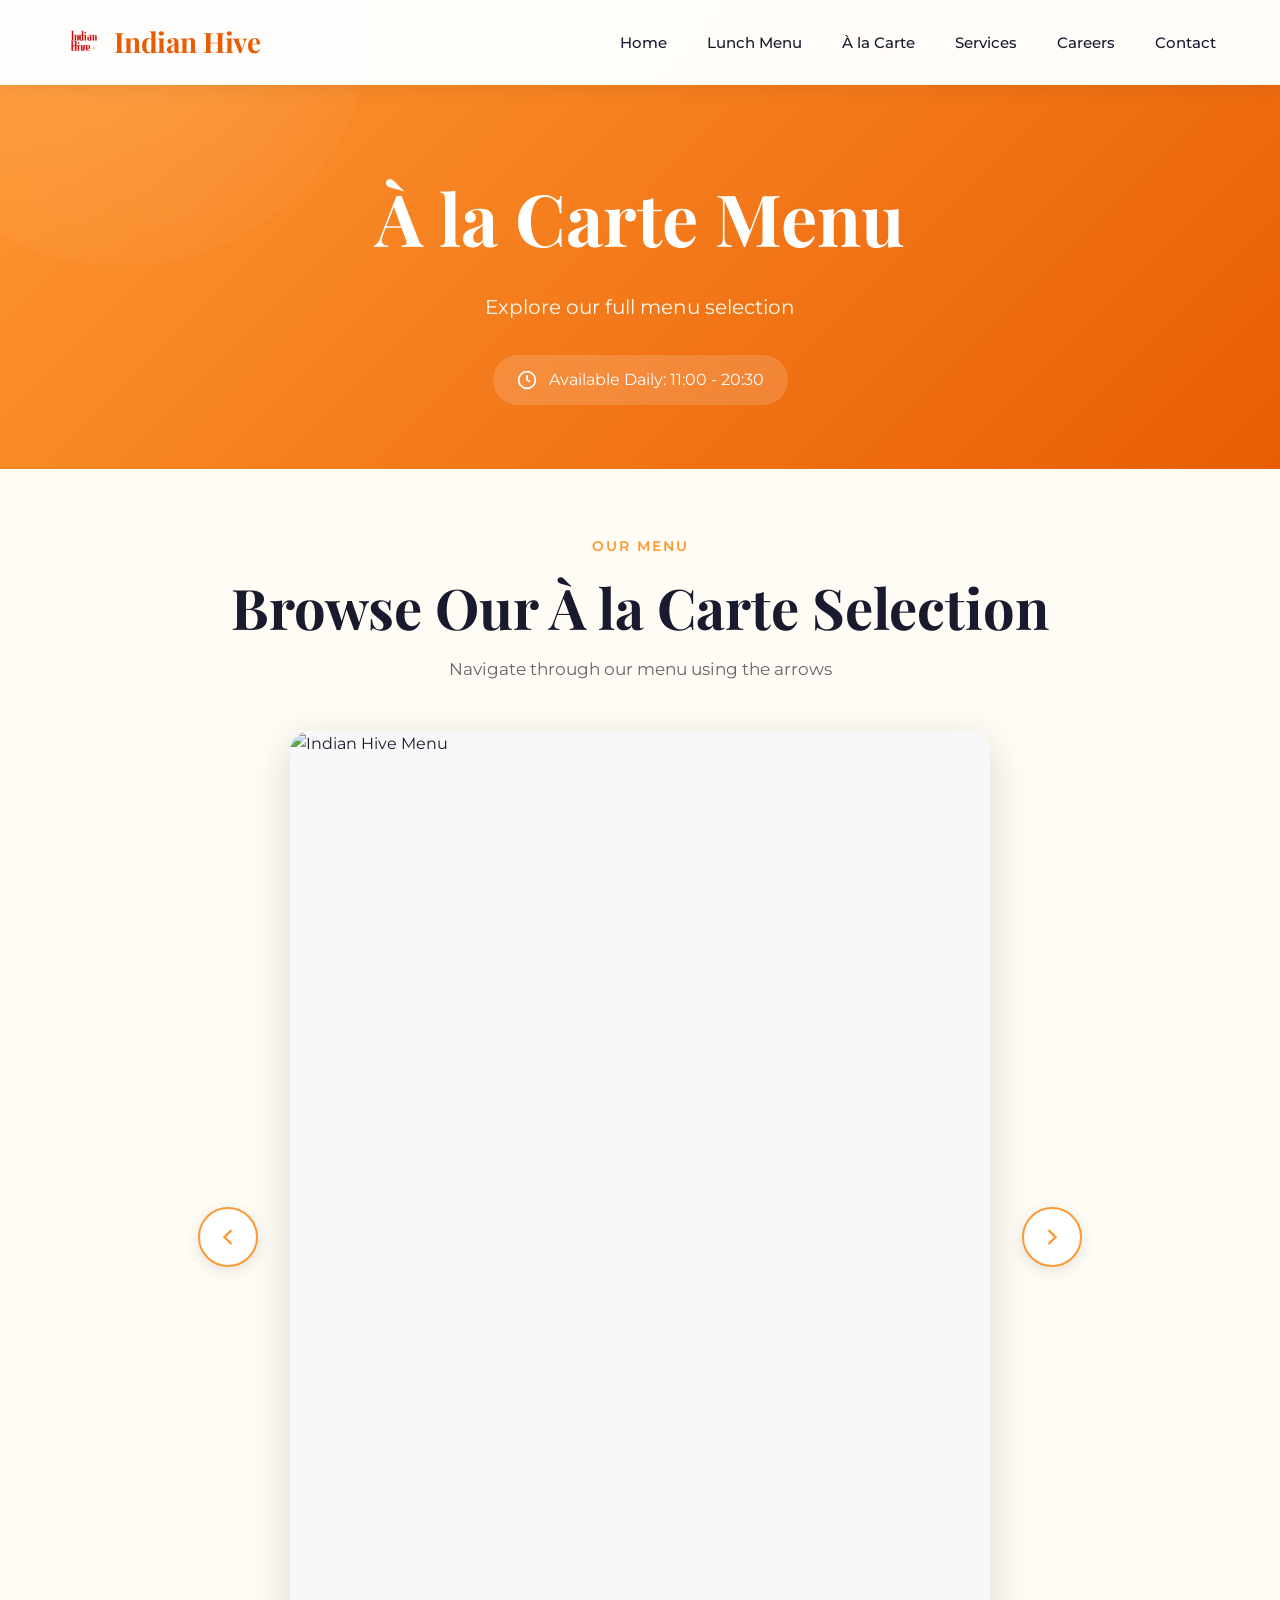
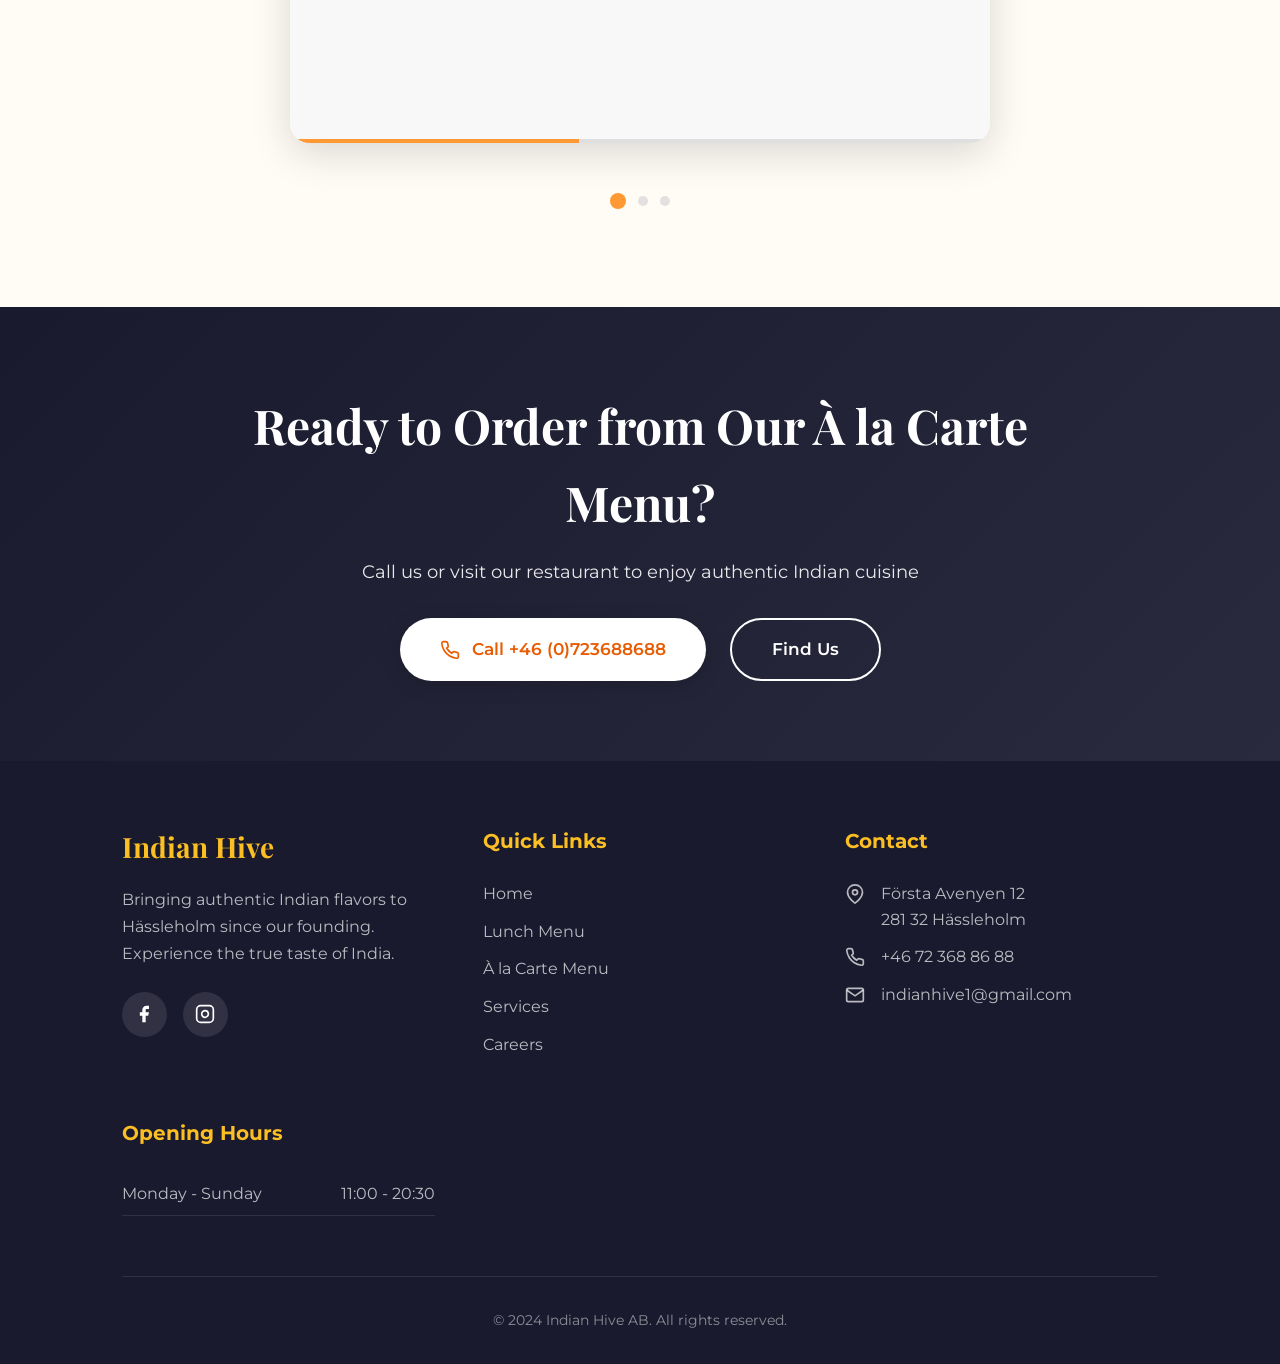
==== src/main/resources/static/alacarte.html @ 39644e0c "Website mvp" ====
<!DOCTYPE html><html lang="en"><head>    <meta charset="UTF-8">    <meta name="viewport" content="width=device-width, initial-scale=1.0">    <title>À la Carte Menu - Indian Hive | Hässleholm</title>    <link rel="preconnect" href="https://fonts.googleapis.com">    <link rel="preconnect" href="https://fonts.gstatic.com" crossorigin>    <link href="https://fonts.googleapis.com/css2?family=Playfair+Display:ital,wght@0,400;0,700;1,400&family=Montserrat:wght@300;400;500;600;700&display=swap" rel="stylesheet">    <link rel="stylesheet" href="css/alacarte.css">    <link rel="icon" type="image/png" href="/images/favicon.png"></head><body><!-- Navigation --><nav class="navbar">    <div class="nav-container">        <a href="index.html" class="logo">            <img src="images/logo.png" alt="Indian Hive Logo" class="logo-img">            <span class="logo-text">Indian Hive</span>        </a>        <ul class="nav-menu" id="navMenu">            <li><a href="index.html">Home</a></li>            <li><a href="lunchMenu.html">Lunch Menu</a></li>            <li><a href="alacarte.html" class="active">À la Carte</a></li>            <li><a href="services.html">Services</a></li>            <li><a href="careers.html">Careers</a></li>            <li><a href="contact.html">Contact</a></li>        </ul>        <div class="hamburger" id="hamburger">            <span></span>            <span></span>            <span></span>        </div>    </div></nav><!-- Page Header --><section class="page-header">    <div class="container">        <h1>À la Carte Menu</h1>        <p class="page-subtitle">Explore our full menu selection</p>        <div class="page-info">            <div class="info-badge">                <svg viewBox="0 0 24 24" fill="none" stroke="currentColor" stroke-width="2">                    <circle cx="12" cy="12" r="10"/>                    <polyline points="12 6 12 12 16 14"/>                </svg>                <span>Available Daily: 11:00 - 20:30</span>            </div>        </div>    </div></section><!-- Menu Gallery Section --><section class="menu-gallery-section">    <div class="container">        <div class="section-header center">            <span class="section-label">Our Menu</span>            <h2 class="section-title">Browse Our À la Carte Selection</h2>            <p class="gallery-description">Navigate through our menu using the arrows</p>        </div>        <!-- Image Gallery Slideshow -->        <div class="gallery-slideshow">            <button class="gallery-nav prev-btn" id="prevBtn" aria-label="Previous menu">                <svg viewBox="0 0 24 24" fill="none" stroke="currentColor" stroke-width="2">                    <polyline points="15 18 9 12 15 6"/>                </svg>            </button>            <div class="gallery-container">                <div class="gallery-slides">                    <!-- Slide 1 -->                    <div class="gallery-slide active">                        <img src="/images/image-1.png" alt="Indian Hive Menu" loading="lazy">                    </div>                    <!-- Slide 2 -->                    <div class="gallery-slide">                        <img src="/images/image-2.png" alt="Indian Hive Menu" loading="lazy">                    </div>                    <!-- Slide 3 -->                    <div class="gallery-slide">                        <img src="/images/image-3.png" alt="Indian Hive Menu" loading="lazy">                    </div>                    <!-- Slide 4 -->                    <div class="gallery-slide">                        <img src="/images/image-4.png" alt="Indian Hive Menu" loading="lazy">                    </div>                    <!-- Slide 5 -->                    <div class="gallery-slide">                        <img src="/images/image-5.png" alt="Indian Hive Menu" loading="lazy">                    </div>                    <!-- Slide 6 -->                    <div class="gallery-slide">                        <img src="/images/image-6.png" alt="Indian Hive Menu" loading="lazy">                    </div>                    <!-- Slide 7 -->                    <div class="gallery-slide">                        <img src="/images/image-7.png" alt="Indian Hive Menu" loading="lazy">                    </div>                    <!-- Slide 8 -->                    <div class="gallery-slide">                        <img src="/images/image-8.png" alt="Indian Hive Menu" loading="lazy">                    </div>                    <!-- Slide 9 -->                    <div class="gallery-slide">                        <img src="/images/image-9.png" alt="Indian Hive Menu" loading="lazy">                    </div>                </div>                <!-- Progress Bar -->                <div class="progress-bar">                    <div class="progress-fill" id="progressFill"></div>                </div>            </div>            <button class="gallery-nav next-btn" id="nextBtn" aria-label="Next menu">                <svg viewBox="0 0 24 24" fill="none" stroke="currentColor" stroke-width="2">                    <polyline points="9 18 15 12 9 6"/>                </svg>            </button>        </div>        <!-- Dot Navigation (only 3 visible) -->        <div class="dot-navigation" id="dotNavigation">            <!-- Dots will be generated by JavaScript -->        </div>    </div></section><!-- Order CTA Section --><section class="order-section">    <div class="container">        <div class="order-content">            <h2>Ready to Order from Our À la Carte Menu?</h2>            <p>Call us or visit our restaurant to enjoy authentic Indian cuisine</p>            <div class="order-buttons">                <a href="tel:+46723688688" class="btn btn-primary">                    <svg viewBox="0 0 24 24" fill="none" stroke="currentColor" stroke-width="2">                        <path d="M22 16.92v3a2 2 0 0 1-2.18 2 19.79 19.79 0 0 1-8.63-3.07 19.5 19.5 0 0 1-6-6 19.79 19.79 0 0 1-3.07-8.67A2 2 0 0 1 4.11 2h3a2 2 0 0 1 2 1.72 12.84 12.84 0 0 0 .7 2.81 2 2 0 0 1-.45 2.11L8.09 9.91a16 16 0 0 0 6 6l1.27-1.27a2 2 0 0 1 2.11-.45 12.84 12.84 0 0 0 2.81.7A2 2 0 0 1 22 16.92z"/>                    </svg>                    Call +46 (0)723688688                </a>                <a href="contact.html" class="btn btn-secondary">Find Us</a>            </div>        </div>    </div></section><!-- Footer --><footer class="footer">    <div class="container">        <div class="footer-grid">            <div class="footer-col">                <h3>Indian Hive</h3>                <p>Bringing authentic Indian flavors to Hässleholm since our founding. Experience the true taste of India.</p>                <div class="social-links">                    <a href="https://www.facebook.com/profile.php?id=61578986245478" aria-label="Facebook">                        <svg viewBox="0 0 24 24" fill="currentColor"><path d="M18 2h-3a5 5 0 0 0-5 5v3H7v4h3v8h4v-8h3l1-4h-4V7a1 1 0 0 1 1-1h3z"/></svg>                    </a>                    <a href="https://www.instagram.com/indianhiveab" target="_blank" rel="noopener" aria-label="Instagram">                        <svg viewBox="0 0 24 24" fill="none" stroke="currentColor" stroke-width="2">                            <rect x="2" y="2" width="20" height="20" rx="5" ry="5"/>                            <path d="M16 11.37A4 4 0 1 1 12.63 8 4 4 0 0 1 16 11.37z"/>                            <line x1="17.5" y1="6.5" x2="17.51" y2="6.5"/>                        </svg>                    </a>                </div>            </div>            <div class="footer-col">                <h4>Quick Links</h4>                <ul>                    <li><a href="index.html">Home</a></li>                    <li><a href="lunchMenu.html">Lunch Menu</a></li>                    <li><a href="alacarte.html">À la Carte Menu</a></li>                    <li><a href="services.html">Services</a></li>                    <li><a href="careers.html">Careers</a></li>                </ul>            </div>            <div class="footer-col">                <h4>Contact</h4>                <ul class="contact-info">                    <li>                        <svg viewBox="0 0 24 24" fill="none" stroke="currentColor" stroke-width="2">                            <path d="M21 10c0 7-9 13-9 13s-9-6-9-13a9 9 0 0 1 18 0z"/>                            <circle cx="12" cy="10" r="3"/>                        </svg>                        Första Avenyen 12<br>281 32 Hässleholm                    </li>                    <li>                        <svg viewBox="0 0 24 24" fill="none" stroke="currentColor" stroke-width="2">                            <path d="M22 16.92v3a2 2 0 0 1-2.18 2 19.79 19.79 0 0 1-8.63-3.07 19.5 19.5 0 0 1-6-6 19.79 19.79 0 0 1-3.07-8.67A2 2 0 0 1 4.11 2h3a2 2 0 0 1 2 1.72 12.84 12.84 0 0 0 .7 2.81 2 2 0 0 1-.45 2.11L8.09 9.91a16 16 0 0 0 6 6l1.27-1.27a2 2 0 0 1 2.11-.45 12.84 12.84 0 0 0 2.81.7A2 2 0 0 1 22 16.92z"/>                        </svg>                        +46 72 368 86 88                    </li>                    <li>                        <svg viewBox="0 0 24 24" fill="none" stroke="currentColor" stroke-width="2">                            <path d="M4 4h16c1.1 0 2 .9 2 2v12c0 1.1-.9 2-2 2H4c-1.1 0-2-.9-2-2V6c0-1.1.9-2 2-2z"/>                            <polyline points="22,6 12,13 2,6"/>                        </svg>                        indianhive1@gmail.com                    </li>                </ul>            </div>            <div class="footer-col">                <h4>Opening Hours</h4>                <ul class="hours">                    <li>                        <span>Monday - Sunday</span>                        <span>11:00 - 20:30</span>                    </li>                </ul>            </div>        </div>        <div class="footer-bottom">            <p>&copy; 2024 Indian Hive AB. All rights reserved.</p>        </div>    </div></footer><script src="js/homePageJs.js"></script><script src="js/gallery.js"></script></body></html>
---- src/main/resources/static/css/alacarte.css ----
/* ================================   Indian Hive - Main Stylesheet   ================================ *//* === CSS Variables === */:root {    /* Colors */    --saffron: #FF9933;    --deep-orange: #E85D04;    --turmeric: #FBBF24;    --cardamom: #34D399;    --midnight: #1A1A2E;    --cream: #FFF8F0;    --terracotta: #D84315;    --warm-white: #FFFBF5;    --gold: #D4AF37;    /* Typography */    --font-display: 'Playfair Display', serif;    --font-body: 'Montserrat', sans-serif;    /* Spacing */    --section-padding: 6rem 5%;    --container-max: 1400px;    /* Transitions */    --transition-smooth: all 0.3s cubic-bezier(0.4, 0, 0.2, 1);    --transition-bounce: all 0.4s cubic-bezier(0.68, -0.55, 0.265, 1.55);}/* === Reset & Base === */* {    margin: 0;    padding: 0;    box-sizing: border-box;}html {    scroll-behavior: smooth;}body {    font-family: var(--font-body);    background: var(--warm-white);    color: var(--midnight);    line-height: 1.6;    overflow-x: hidden;}img {    max-width: 100%;    display: block;}a {    text-decoration: none;    color: inherit;}/* === Utility Classes === */.container {    max-width: var(--container-max);    margin: 0 auto;    padding: 0 5%;}.section-header {    margin-bottom: 3rem;}.section-header.center {    text-align: center;}.section-label {    display: inline-block;    font-size: 0.875rem;    font-weight: 600;    text-transform: uppercase;    letter-spacing: 2px;    color: var(--saffron);    margin-bottom: 1rem;}.section-title {    font-family: var(--font-display);    font-size: clamp(2rem, 5vw, 3.5rem);    font-weight: 700;    line-height: 1.2;    color: var(--midnight);}/* === Navigation === */.navbar {    position: fixed;    top: 0;    width: 100%;    background: rgba(255, 255, 255, 0.98);    backdrop-filter: blur(10px);    box-shadow: 0 2px 20px rgba(0, 0, 0, 0.08);    z-index: 1000;    transition: var(--transition-smooth);}.nav-container {    max-width: var(--container-max);    margin: 0 auto;    padding: 1.25rem 5%;    display: flex;    justify-content: space-between;    align-items: center;}.logo-text {    font-family: var(--font-display);    font-size: 1.75rem;    font-weight: 700;    color: var(--deep-orange);    letter-spacing: -0.5px;}.logo {    display: flex;    align-items: center;    gap: 0.6rem;}/* Logo image — adjust height to taste (40px sits neatly in the navbar) */.logo-img {    height: 40px;    width: auto;    display: block;    object-fit: contain;}.nav-menu {    display: flex;    gap: 2.5rem;    list-style: none;    align-items: center;}.nav-menu a {    font-size: 0.95rem;    font-weight: 500;    color: var(--midnight);    position: relative;    transition: var(--transition-smooth);}.nav-menu a::after {    content: '';    position: absolute;    bottom: -5px;    left: 0;    width: 0;    height: 2px;    background: var(--saffron);    transition: width 0.3s ease;}.nav-menu a:hover,.nav-menu a.active {    color: var(--deep-orange);}.nav-menu a:hover::after,.nav-menu a.active::after {    width: 100%;}.hamburger {    display: none;    flex-direction: column;    gap: 5px;    cursor: pointer;}.hamburger span {    width: 28px;    height: 3px;    background: var(--midnight);    transition: var(--transition-smooth);    border-radius: 2px;}/* === Hero Section === */.hero {    min-height: 100vh;    display: flex;    align-items: center;    justify-content: center;    position: relative;    background: linear-gradient(135deg, #FF9933 0%, #E85D04 100%);    padding: 8rem 5%;    overflow: hidden;}.hero::before {    content: '';    position: absolute;    top: 0;    left: 0;    right: 0;    bottom: 0;    background-image:            radial-gradient(circle at 20% 50%, rgba(255, 255, 255, 0.15) 0%, transparent 50%),            radial-gradient(circle at 80% 80%, rgba(255, 255, 255, 0.1) 0%, transparent 50%);    animation: float 15s ease-in-out infinite;}@keyframes float {    0%, 100% { transform: translate(0, 0); }    50% { transform: translate(30px, 20px); }}.hero-content {    max-width: 900px;    text-align: center;    position: relative;    z-index: 1;    animation: fadeInUp 1s ease-out;}@keyframes fadeInUp {    from {        opacity: 0;        transform: translateY(40px);    }    to {        opacity: 1;        transform: translateY(0);    }}.hero-title {    font-family: var(--font-display);    font-size: clamp(2.5rem, 7vw, 5rem);    font-weight: 700;    font-style: italic;    color: white;    line-height: 1.1;    margin-bottom: 1.5rem;    text-shadow: 0 4px 20px rgba(0, 0, 0, 0.2);}.hero-subtitle {    font-size: clamp(1.1rem, 2.5vw, 1.5rem);    color: rgba(255, 255, 255, 0.95);    font-weight: 300;    margin-bottom: 2.5rem;}.hero-info {    display: flex;    justify-content: center;    gap: 2rem;    margin-bottom: 3rem;    flex-wrap: wrap;}.info-card {    display: flex;    align-items: center;    gap: 0.75rem;    padding: 1rem 1.5rem;    background: rgba(255, 255, 255, 0.15);    backdrop-filter: blur(10px);    border-radius: 50px;    color: white;    font-size: 1rem;}.info-icon {    width: 24px;    height: 24px;}.hero-cta {    display: flex;    gap: 1.5rem;    justify-content: center;    flex-wrap: wrap;}.btn {    padding: 1rem 2.5rem;    border-radius: 50px;    font-weight: 600;    font-size: 1.05rem;    transition: var(--transition-smooth);    cursor: pointer;    border: none;    display: inline-block;}.btn-primary {    background: white;    color: var(--deep-orange);    box-shadow: 0 4px 20px rgba(0, 0, 0, 0.15);}.btn-primary:hover {    transform: translateY(-3px);    box-shadow: 0 8px 30px rgba(0, 0, 0, 0.25);}.btn-secondary {    background: transparent;    color: white;    border: 2px solid white;}.btn-secondary:hover {    background: white;    color: var(--deep-orange);}.btn-accent {    background: var(--saffron);    color: white;}.btn-accent:hover {    background: var(--deep-orange);    transform: translateY(-2px);}.btn-light {    background: white;    color: var(--midnight);}.btn-light:hover {    background: var(--warm-white);    transform: translateY(-2px);}.scroll-indicator {    position: absolute;    bottom: 3rem;    left: 50%;    transform: translateX(-50%);    display: flex;    flex-direction: column;    align-items: center;    gap: 0.5rem;    color: white;    font-size: 0.85rem;    opacity: 0.8;    animation: bounce 2s infinite;}.scroll-indicator svg {    width: 24px;    height: 24px;}@keyframes bounce {    0%, 20%, 50%, 80%, 100% {        transform: translateX(-50%) translateY(0);    }    40% {        transform: translateX(-50%) translateY(-10px);    }    60% {        transform: translateX(-50%) translateY(-5px);    }}/* === Welcome Section === */.welcome {    padding: var(--section-padding);    background: var(--cream);}.welcome-grid {    display: grid;    grid-template-columns: 1fr 1fr;    gap: 4rem;    align-items: start;}.lead-text {    font-size: 1.25rem;    font-weight: 500;    color: var(--deep-orange);    margin-bottom: 1.5rem;    line-height: 1.7;}.welcome-content p {    margin-bottom: 1.5rem;    color: #555;    line-height: 1.8;}.welcome-content .btn {    margin-top: 1rem;}.welcome-features {    display: grid;    gap: 2rem;}.feature-card {    background: white;    padding: 2rem;    border-radius: 16px;    box-shadow: 0 4px 20px rgba(0, 0, 0, 0.08);    transition: var(--transition-smooth);}.feature-card:hover {    transform: translateY(-5px);    box-shadow: 0 8px 30px rgba(0, 0, 0, 0.12);}.feature-icon {    width: 60px;    height: 60px;    background: linear-gradient(135deg, var(--saffron), var(--deep-orange));    border-radius: 12px;    display: flex;    align-items: center;    justify-content: center;    margin-bottom: 1.5rem;}.feature-icon svg {    width: 30px;    height: 30px;    stroke: white;}.feature-card h3 {    font-family: var(--font-display);    font-size: 1.5rem;    margin-bottom: 0.75rem;    color: var(--midnight);}.feature-card p {    color: #666;    line-height: 1.7;}/* === Services Preview === */.services-preview {    padding: var(--section-padding);    background: var(--warm-white);}.services-grid {    display: grid;    grid-template-columns: repeat(auto-fit, minmax(320px, 1fr));    gap: 2.5rem;    margin-top: 3rem;}.service-card {    background: white;    border-radius: 20px;    overflow: hidden;    box-shadow: 0 4px 20px rgba(0, 0, 0, 0.1);    transition: var(--transition-smooth);}.service-card:hover {    transform: translateY(-10px);    box-shadow: 0 12px 40px rgba(0, 0, 0, 0.15);}.service-image {    height: 250px;    overflow: hidden;}.service-image img {    width: 100%;    height: 100%;    object-fit: cover;    transition: transform 0.6s ease;}.service-card:hover .service-image img {    transform: scale(1.1);}.service-content {    padding: 2rem;}.service-content h3 {    font-family: var(--font-display);    font-size: 1.5rem;    margin-bottom: 1rem;    color: var(--midnight);}.service-content p {    color: #666;    margin-bottom: 1.5rem;    line-height: 1.7;}.service-link {    color: var(--deep-orange);    font-weight: 600;    transition: var(--transition-smooth);}.service-link:hover {    color: var(--saffron);    padding-left: 5px;}/* === Offer Banner === */.offer-banner {    padding: 5rem 5%;    background: linear-gradient(135deg, var(--terracotta), var(--deep-orange));    text-align: center;    position: relative;    overflow: hidden;}.offer-banner::before {    content: '';    position: absolute;    top: -50%;    right: -20%;    width: 600px;    height: 600px;    background: radial-gradient(circle, rgba(255, 255, 255, 0.1), transparent);    border-radius: 50%;}.offer-content {    position: relative;    z-index: 1;    max-width: 700px;    margin: 0 auto;}.offer-badge {    display: inline-block;    padding: 0.5rem 1.5rem;    background: var(--turmeric);    color: var(--midnight);    font-weight: 700;    font-size: 0.875rem;    text-transform: uppercase;    letter-spacing: 1px;    border-radius: 50px;    margin-bottom: 1.5rem;}.offer-content h2 {    font-family: var(--font-display);    font-size: clamp(2rem, 5vw, 3rem);    color: white;    margin-bottom: 1rem;}.offer-content p {    font-size: 1.15rem;    color: rgba(255, 255, 255, 0.9);    margin-bottom: 2rem;}/* === Photo Gallery === */.gallery {    padding: var(--section-padding);    background: var(--warm-white);}.gallery-grid {    display: grid;    grid-template-columns: repeat(auto-fit, minmax(300px, 1fr));    gap: 1.5rem;    margin-top: 3rem;}.gallery-item {    position: relative;    height: 350px;    border-radius: 16px;    overflow: hidden;    cursor: pointer;    box-shadow: 0 4px 20px rgba(0, 0, 0, 0.1);}.gallery-item img {    width: 100%;    height: 100%;    object-fit: cover;    transition: transform 0.5s ease;}.gallery-overlay {    position: absolute;    inset: 0;    background: linear-gradient(to top, rgba(0, 0, 0, 0.8), transparent);    display: flex;    align-items: flex-end;    padding: 2rem;    opacity: 0;    transition: opacity 0.3s ease;}.gallery-overlay span {    color: white;    font-size: 1.25rem;    font-weight: 600;}.gallery-item:hover img {    transform: scale(1.1);}.gallery-item:hover .gallery-overlay {    opacity: 1;}/* === Footer === */.footer {    background: var(--midnight);    color: white;    padding: 4rem 5% 2rem;}.footer-grid {    display: grid;    grid-template-columns: repeat(auto-fit, minmax(250px, 1fr));    gap: 3rem;    margin-bottom: 3rem;}.footer-col h3 {    font-family: var(--font-display);    font-size: 1.75rem;    margin-bottom: 1rem;    color: var(--turmeric);}.footer-col h4 {    font-size: 1.25rem;    margin-bottom: 1.5rem;    color: var(--turmeric);}.footer-col p {    color: rgba(255, 255, 255, 0.7);    line-height: 1.7;    margin-bottom: 1.5rem;}.footer-col ul {    list-style: none;}.footer-col ul li {    margin-bottom: 0.75rem;}.footer-col ul li a {    color: rgba(255, 255, 255, 0.7);    transition: var(--transition-smooth);}.footer-col ul li a:hover {    color: var(--turmeric);    padding-left: 5px;}.social-links {    display: flex;    gap: 1rem;}.social-links a {    width: 45px;    height: 45px;    background: rgba(255, 255, 255, 0.1);    border-radius: 50%;    display: flex;    align-items: center;    justify-content: center;    transition: var(--transition-smooth);}.social-links a:hover {    background: var(--saffron);    transform: translateY(-5px);}.social-links svg {    width: 20px;    height: 20px;}.contact-info li {    display: flex;    align-items: flex-start;    gap: 1rem;    color: rgba(255, 255, 255, 0.7);    margin-bottom: 1rem;}.contact-info svg {    width: 20px;    height: 20px;    flex-shrink: 0;    margin-top: 3px;}.hours li {    display: flex;    justify-content: space-between;    color: rgba(255, 255, 255, 0.7);    padding: 0.5rem 0;    border-bottom: 1px solid rgba(255, 255, 255, 0.1);}.footer-bottom {    text-align: center;    padding-top: 2rem;    border-top: 1px solid rgba(255, 255, 255, 0.1);}.footer-bottom p {    color: rgba(255, 255, 255, 0.5);    font-size: 0.9rem;}/* === Page Header === */.page-header {    padding: 10rem 5% 4rem;    background: linear-gradient(135deg, #FF9933 0%, #E85D04 100%);    text-align: center;    color: white;    position: relative;    overflow: hidden;}.page-header::before {    content: '';    position: absolute;    top: -50%;    left: -10%;    width: 500px;    height: 500px;    background: radial-gradient(circle, rgba(255, 255, 255, 0.1), transparent);    border-radius: 50%;}.page-header h1 {    font-family: var(--font-display);    font-size: clamp(2.5rem, 6vw, 4.5rem);    font-weight: 700;    margin-bottom: 1rem;    position: relative;    z-index: 1;}.page-subtitle {    font-size: 1.25rem;    opacity: 0.95;    margin-bottom: 2rem;}.page-info {    display: flex;    justify-content: center;    gap: 2rem;    flex-wrap: wrap;}.info-badge {    display: flex;    align-items: center;    gap: 0.75rem;    padding: 0.75rem 1.5rem;    background: rgba(255, 255, 255, 0.15);    backdrop-filter: blur(10px);    border-radius: 50px;    font-size: 1rem;}.info-badge svg {    width: 20px;    height: 20px;}/* === Lunch Menu Styles === */.lunch-menu {    padding: 4rem 5% 6rem;    background: var(--warm-white);}.pricing-card {    background: linear-gradient(135deg, var(--saffron), var(--deep-orange));    border-radius: 16px;    padding: 2rem;    margin-bottom: 3rem;    color: white;}.pricing-content {    display: flex;    justify-content: space-between;    align-items: center;    gap: 2rem;    flex-wrap: wrap;}.price-info {    display: flex;    gap: 2rem;}.price-item {    display: flex;    flex-direction: column;    align-items: center;}.price-label {    font-size: 0.875rem;    font-weight: 600;    text-transform: uppercase;    letter-spacing: 1px;    opacity: 0.9;}.price-value {    font-size: 2.5rem;    font-weight: 700;    font-family: var(--font-display);}.includes-info {    font-size: 1rem;    opacity: 0.95;}/* Day Tabs */.day-tabs {    display: flex;    gap: 1rem;    margin-bottom: 2rem;    overflow-x: auto;    padding-bottom: 0.5rem;}.day-tab {    flex: 1;    min-width: 150px;    padding: 1.25rem 1.5rem;    background: white;    border: 2px solid #e0e0e0;    border-radius: 12px;    cursor: pointer;    transition: var(--transition-smooth);    display: flex;    flex-direction: column;    align-items: center;    gap: 0.25rem;}.day-tab:hover {    border-color: var(--saffron);    transform: translateY(-3px);    box-shadow: 0 4px 15px rgba(0, 0, 0, 0.1);}.day-tab.active {    background: var(--saffron);    border-color: var(--saffron);    color: white;}.day-tab.special-tab.active {    background: var(--deep-orange);    border-color: var(--deep-orange);}.day-name {    font-weight: 700;    font-size: 1.1rem;}.day-swedish {    font-size: 0.85rem;    opacity: 0.8;}.day-tab.active .day-swedish {    opacity: 0.95;}/* Menu Content */.menu-content {    background: white;    border-radius: 16px;    padding: 2.5rem;    box-shadow: 0 4px 20px rgba(0, 0, 0, 0.08);    margin-bottom: 2rem;    min-height: 400px;}.day-menu {    display: none;    animation: fadeIn 0.4s ease;}.day-menu.active {    display: block;}@keyframes fadeIn {    from {        opacity: 0;        transform: translateY(10px);    }    to {        opacity: 1;        transform: translateY(0);    }}.menu-grid {    display: grid;    grid-template-columns: repeat(auto-fit, minmax(280px, 1fr));    gap: 1.5rem;}.menu-item {    padding: 1.5rem;    background: var(--cream);    border-radius: 12px;    transition: var(--transition-smooth);    border: 2px solid transparent;}.menu-item:hover {    background: var(--warm-white);    border-color: var(--saffron);    transform: translateY(-3px);}.menu-item.special {    background: linear-gradient(135deg, rgba(255, 153, 51, 0.15), rgba(232, 93, 4, 0.15));    border-color: var(--saffron);}.item-number {    display: inline-flex;    align-items: center;    justify-content: center;    width: 32px;    height: 32px;    background: var(--saffron);    color: white;    border-radius: 50%;    font-weight: 700;    font-size: 1rem;    margin-bottom: 1rem;}.menu-item.special .item-number {    background: var(--deep-orange);}.menu-item h3 {    font-family: var(--font-display);    font-size: 1.15rem;    color: var(--midnight);    margin-bottom: 0.5rem;    font-weight: 600;}.menu-item p {    color: #666;    line-height: 1.6;    font-size: 0.9rem;}/* Bottom Section */.bottom-section {    display: grid;    grid-template-columns: 1fr 2fr;    gap: 2rem;}.drinks-box,.order-box {    background: white;    padding: 2rem;    border-radius: 16px;    box-shadow: 0 4px 20px rgba(0, 0, 0, 0.08);}.drinks-box h3,.order-box h3 {    font-family: var(--font-display);    font-size: 1.5rem;    color: var(--deep-orange);    margin-bottom: 1rem;}.drink-items {    display: flex;    flex-direction: column;    gap: 0.75rem;}.drink-items span {    padding: 0.75rem 1rem;    background: var(--cream);    border-radius: 8px;    font-weight: 500;}.order-box {    display: flex;    flex-direction: column;    justify-content: center;    align-items: center;    text-align: center;    background: linear-gradient(135deg, var(--midnight), #2a2a3e);    color: white;}.order-box h3 {    color: var(--turmeric);    font-size: 2rem;    margin-bottom: 0.5rem;}.order-box .btn {    margin-top: 1rem;    display: flex;    align-items: center;    gap: 0.75rem;}.order-box .btn svg {    width: 20px;    height: 20px;}/* Remove old styles that are no longer needed */.pricing-header,.pricing-includes,.menu-sections,.menu-category,.category-header,.menu-items,.item-content,.drinks-section,.drinks-list,.drink-item,.order-cta,.cta-buttons {    /* These are now handled by the new compact styles above */}/* === Menu Gallery Section === */.menu-gallery-section {    padding: 4rem 5% 6rem;    background: var(--warm-white);}.gallery-description {    text-align: center;    color: #666;    font-size: 1.05rem;    margin-top: 1rem;}/* Gallery Slideshow Container */.gallery-slideshow {    display: flex;    align-items: center;    justify-content: center;    gap: 2rem;    margin: 3rem auto;    max-width: 1400px;    position: relative;}.gallery-container {    flex: 1;    max-width: 700px; /* Adjusted for portrait aspect ratio */    position: relative;    background: white;    border-radius: 20px;    box-shadow: 0 10px 40px rgba(0, 0, 0, 0.15);    overflow: hidden;}.gallery-slides {    position: relative;    width: 100%;    padding-bottom: 144.58%; /* 1654/1144 * 100 = 144.58% for aspect ratio */    overflow: hidden;}.gallery-slide {    position: absolute;    top: 0;    left: 0;    width: 100%;    height: 100%;    opacity: 0;    transition: opacity 0.6s ease-in-out;    pointer-events: none;}.gallery-slide.active {    opacity: 1;    pointer-events: auto;}.gallery-slide img {    width: 100%;    height: 100%;    object-fit: contain;    background: #f8f8f8;}/* Navigation Buttons */.gallery-nav {    width: 60px;    height: 60px;    background: white;    border: 2px solid var(--saffron);    border-radius: 50%;    display: flex;    align-items: center;    justify-content: center;    cursor: pointer;    transition: var(--transition-smooth);    flex-shrink: 0;    box-shadow: 0 4px 15px rgba(0, 0, 0, 0.1);}.gallery-nav:hover {    background: var(--saffron);    transform: scale(1.1);    box-shadow: 0 6px 20px rgba(0, 0, 0, 0.2);}.gallery-nav:hover svg {    stroke: white;}.gallery-nav svg {    width: 28px;    height: 28px;    stroke: var(--saffron);    transition: var(--transition-smooth);}.gallery-nav:active {    transform: scale(0.95);}/* Progress Bar */.progress-bar {    position: absolute;    bottom: 0;    left: 0;    right: 0;    height: 4px;    background: rgba(0, 0, 0, 0.1);}.progress-fill {    height: 100%;    background: var(--saffron);    width: 0%;    transition: width 0.05s linear;}/* Dot Navigation - Only 3 dots visible */.dot-navigation {    display: flex;    justify-content: center;    align-items: center;    gap: 0.75rem;    margin-top: 2rem;    min-height: 20px;}.nav-dot {    width: 12px;    height: 12px;    background: #d0d0d0;    border: none;    border-radius: 50%;    cursor: pointer;    transition: all 0.3s ease;    display: none; /* Hide all dots by default */    padding: 0;}.nav-dot.visible {    display: block; /* Show only visible dots */}.nav-dot.active {    background: var(--saffron);    width: 16px;    height: 16px;    transform: scale(1);}.nav-dot.prev-dot,.nav-dot.next-dot {    width: 10px;    height: 10px;    opacity: 0.6;}.nav-dot:hover {    background: var(--deep-orange);    transform: scale(1.2);}/* Order Section */.order-section {    padding: 5rem 5%;    background: linear-gradient(135deg, var(--midnight), #2a2a3e);    color: white;}.order-content {    max-width: 800px;    margin: 0 auto;    text-align: center;}.order-content h2 {    font-family: var(--font-display);    font-size: clamp(2rem, 5vw, 3rem);    margin-bottom: 1rem;}.order-content p {    font-size: 1.15rem;    opacity: 0.9;    margin-bottom: 2rem;}.order-buttons {    display: flex;    justify-content: center;    gap: 1.5rem;    flex-wrap: wrap;}.order-buttons .btn {    display: flex;    align-items: center;    gap: 0.75rem;}.order-buttons .btn svg {    width: 20px;    height: 20px;}/* Responsive Design for Gallery */@media (max-width: 968px) {    .gallery-slideshow {        flex-direction: column;        gap: 1.5rem;    }    .gallery-container {        max-width: 500px;    }    .gallery-nav {        width: 50px;        height: 50px;    }    .gallery-nav svg {        width: 24px;        height: 24px;    }    .prev-btn {        position: absolute;        left: 1rem;        top: 50%;        transform: translateY(-50%);        z-index: 20;    }    .next-btn {        position: absolute;        right: 1rem;        top: 50%;        transform: translateY(-50%);        z-index: 20;    }    .prev-btn:hover,    .next-btn:hover {        transform: translateY(-50%) scale(1.1);    }}@media (max-width: 640px) {    .gallery-container {        max-width: 100%;    }    .gallery-nav {        width: 45px;        height: 45px;    }    .gallery-nav svg {        width: 20px;        height: 20px;    }    .nav-dot {        width: 10px;        height: 10px;    }    .nav-dot.active {        width: 14px;        height: 14px;    }    .nav-dot.prev-dot,    .nav-dot.next-dot {        width: 8px;        height: 8px;    }    .order-buttons {        flex-direction: column;        width: 100%;    }    .order-buttons .btn {        width: 100%;        justify-content: center;    }}/* === Responsive Design === */@media (max-width: 968px) {    .nav-menu {        position: fixed;        top: 80px;        right: -100%;        width: 70%;        max-width: 350px;        height: calc(100vh - 80px);        background: white;        flex-direction: column;        padding: 2rem;        box-shadow: -5px 0 20px rgba(0, 0, 0, 0.1);        transition: right 0.3s ease;        align-items: flex-start;    }    .nav-menu.active {        right: 0;    }    .hamburger {        display: flex;    }    .hamburger.active span:nth-child(1) {        transform: rotate(45deg) translate(5px, 5px);    }    .hamburger.active span:nth-child(2) {        opacity: 0;    }    .hamburger.active span:nth-child(3) {        transform: rotate(-45deg) translate(7px, -7px);    }    .welcome-grid {        grid-template-columns: 1fr;        gap: 3rem;    }    .services-grid,    .gallery-grid {        grid-template-columns: 1fr;    }    .footer-grid {        grid-template-columns: 1fr;    }    .pricing-content {        flex-direction: column;        align-items: flex-start;    }    .day-tabs {        flex-direction: column;    }    .day-tab {        min-width: 100%;    }    .menu-grid {        grid-template-columns: 1fr;    }    .bottom-section {        grid-template-columns: 1fr;    }}@media (max-width: 640px) {    .hero-info {        flex-direction: column;        gap: 1rem;    }    .hero-cta {        flex-direction: column;    }    .btn {        width: 100%;        text-align: center;    }}
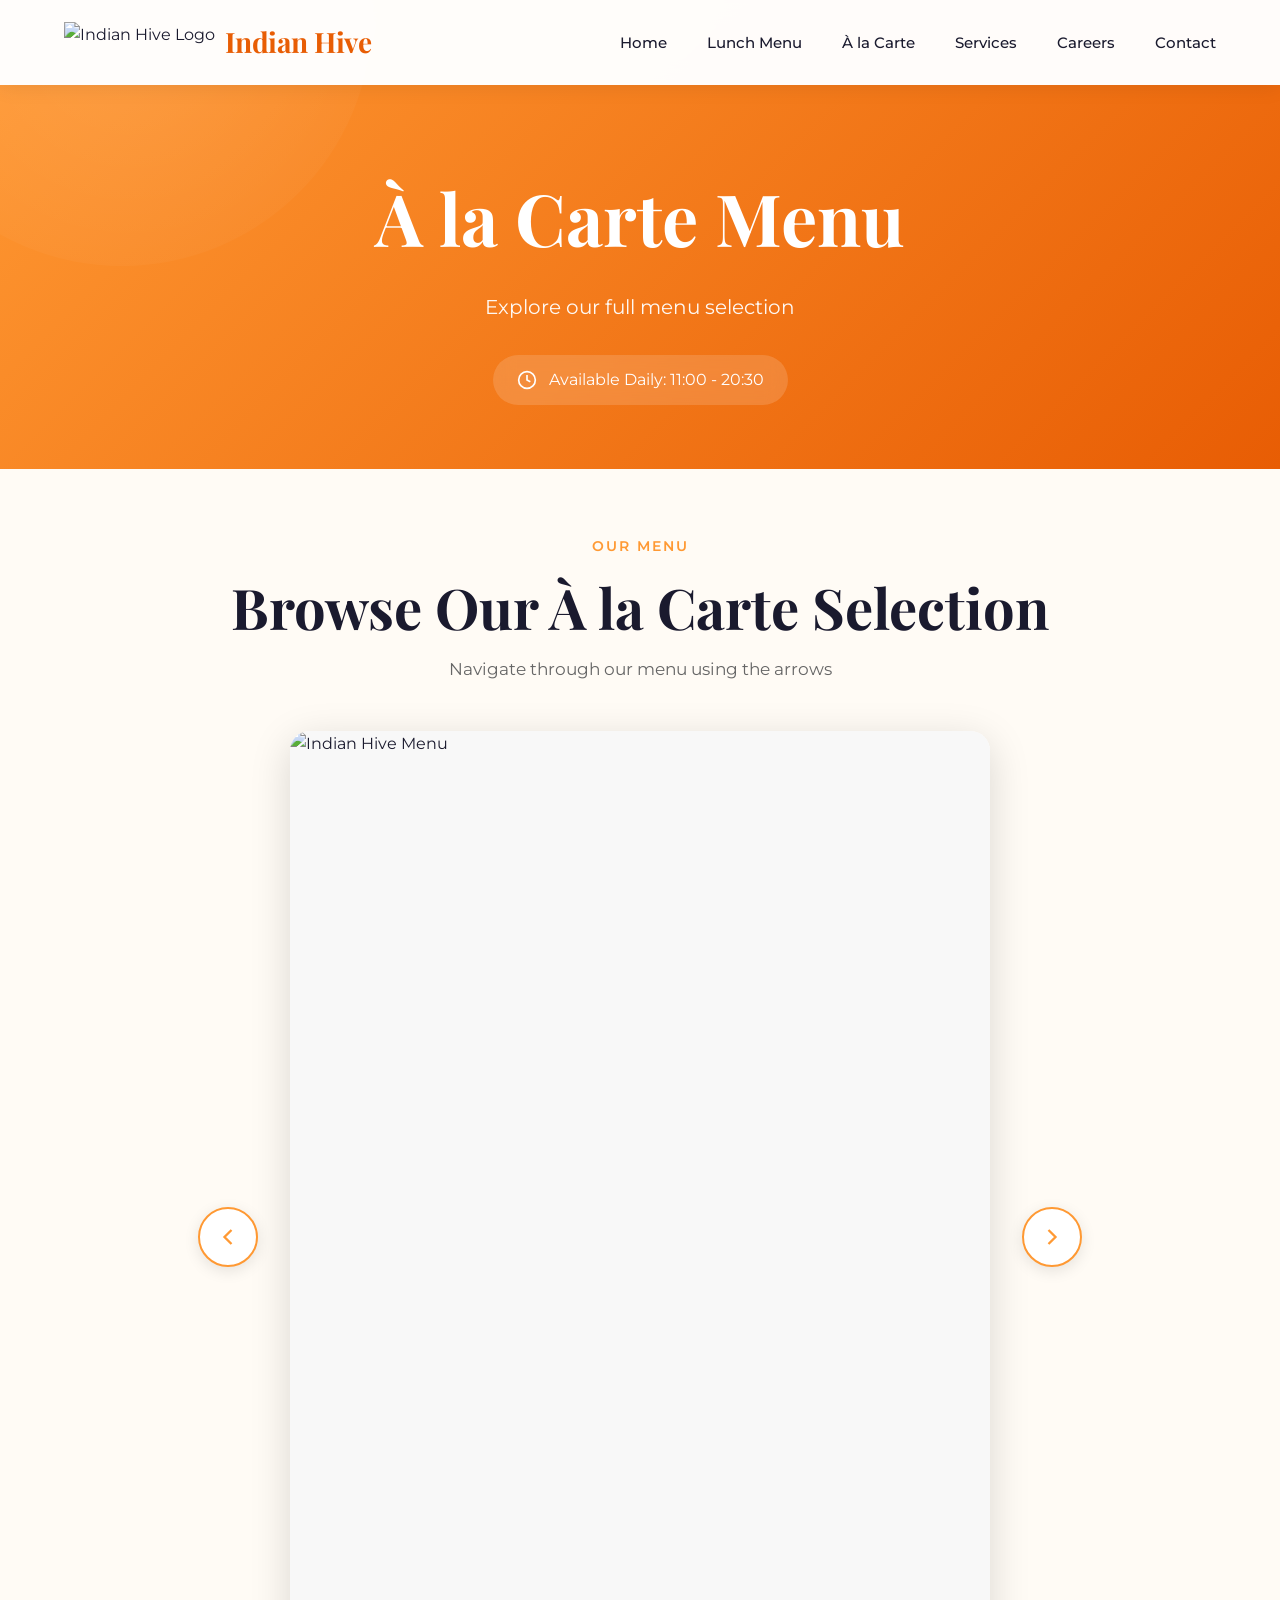
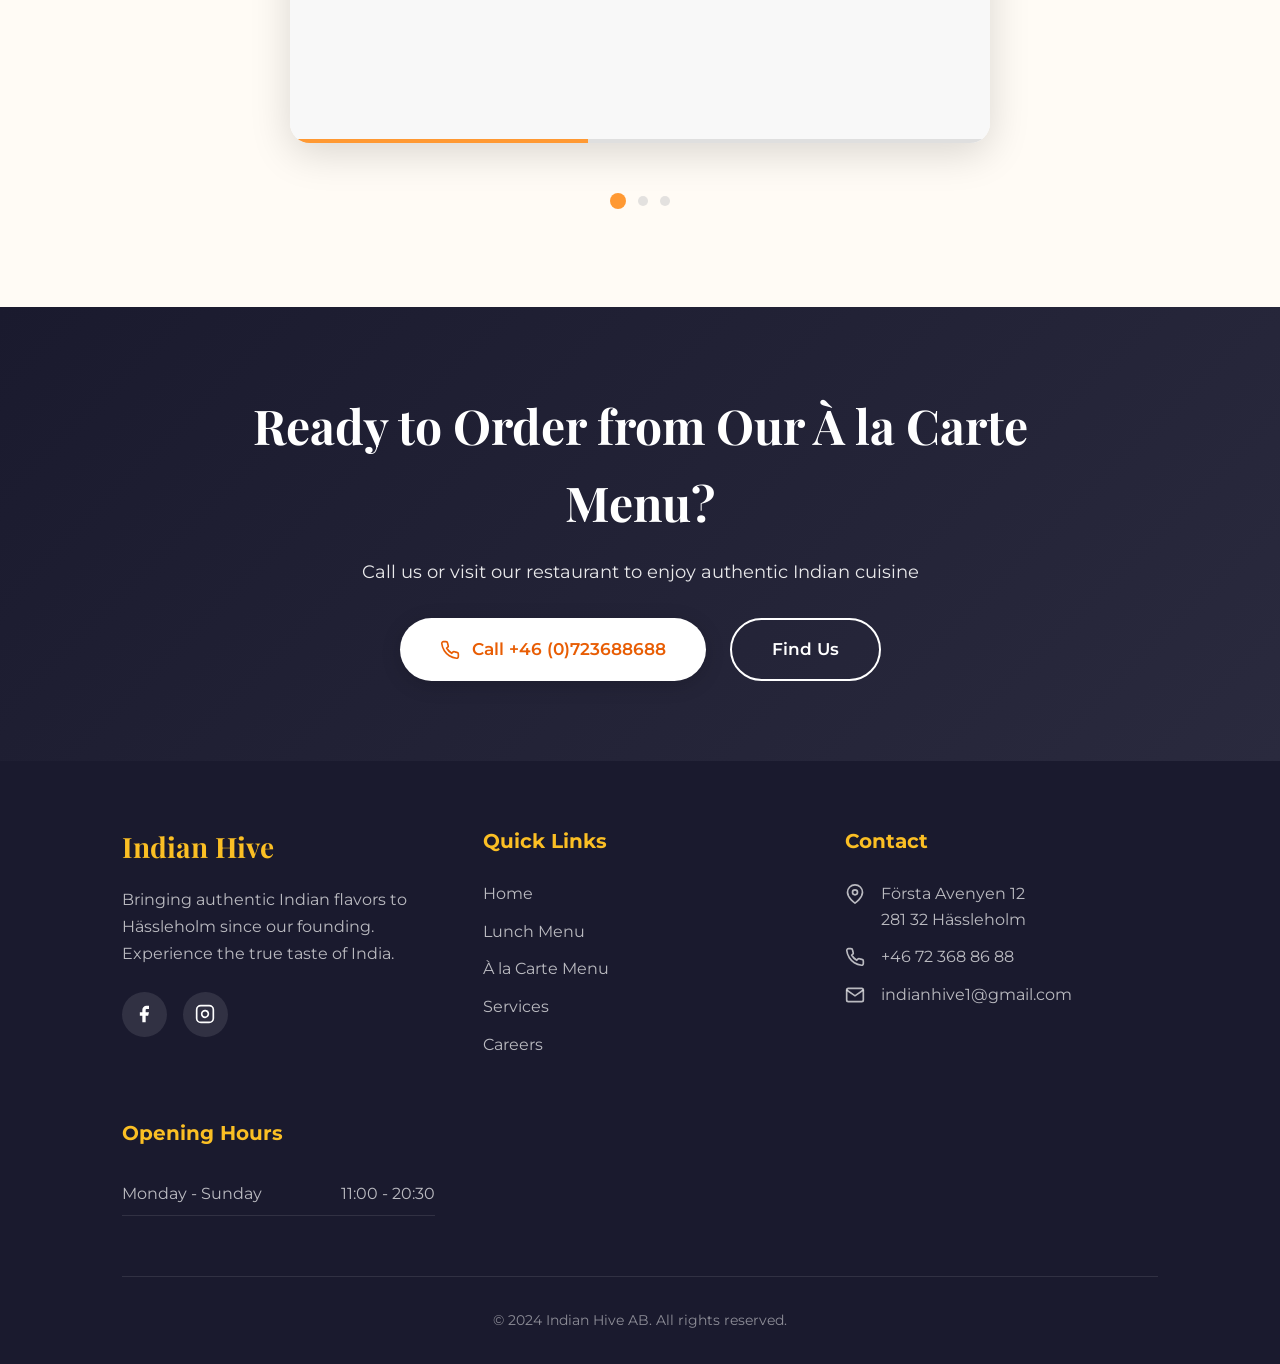
==== commit 43e52b35: "Hope this works" ====
--- a/src/main/resources/static/alacarte.html
+++ b/src/main/resources/static/alacarte.html
@@ -8,14 +8,14 @@
     <link rel="preconnect" href="https://fonts.gstatic.com" crossorigin>     <link href="https://fonts.googleapis.com/css2?family=Playfair+Display:ital,wght@0,400;0,700;1,400&family=Montserrat:wght@300;400;500;600;700&display=swap" rel="stylesheet">     <link rel="stylesheet" href="css/alacarte.css">-    <link rel="icon" type="image/png" href="/images/favicon.png">+    <link rel="icon" type="image/png" href="/static/images/favicon.png"> </head> <body> <!-- Navigation --> <nav class="navbar">     <div class="nav-container">         <a href="index.html" class="logo">-            <img src="images/logo.png" alt="Indian Hive Logo" class="logo-img">+            <img src="/static/images/logo.png" alt="Indian Hive Logo" class="logo-img">             <span class="logo-text">Indian Hive</span>         </a> @@ -74,47 +74,47 @@
                 <div class="gallery-slides">                     <!-- Slide 1 -->                     <div class="gallery-slide active">-                        <img src="/images/image-1.png" alt="Indian Hive Menu" loading="lazy">+                        <img src="/static/images/image-1.png" alt="Indian Hive Menu" loading="lazy">                     </div>                      <!-- Slide 2 -->                     <div class="gallery-slide">-                        <img src="/images/image-2.png" alt="Indian Hive Menu" loading="lazy">+                        <img src="/static/images/image-2.png" alt="Indian Hive Menu" loading="lazy">                     </div>                      <!-- Slide 3 -->                     <div class="gallery-slide">-                        <img src="/images/image-3.png" alt="Indian Hive Menu" loading="lazy">+                        <img src="/static/images/image-3.png" alt="Indian Hive Menu" loading="lazy">                     </div>                      <!-- Slide 4 -->                     <div class="gallery-slide">-                        <img src="/images/image-4.png" alt="Indian Hive Menu" loading="lazy">+                        <img src="/static/images/image-4.png" alt="Indian Hive Menu" loading="lazy">                     </div>                      <!-- Slide 5 -->                     <div class="gallery-slide">-                        <img src="/images/image-5.png" alt="Indian Hive Menu" loading="lazy">+                        <img src="/static/images/image-5.png" alt="Indian Hive Menu" loading="lazy">                     </div>                      <!-- Slide 6 -->                     <div class="gallery-slide">-                        <img src="/images/image-6.png" alt="Indian Hive Menu" loading="lazy">+                        <img src="/static/images/image-6.png" alt="Indian Hive Menu" loading="lazy">                     </div>                      <!-- Slide 7 -->                     <div class="gallery-slide">-                        <img src="/images/image-7.png" alt="Indian Hive Menu" loading="lazy">+                        <img src="/static/images/image-7.png" alt="Indian Hive Menu" loading="lazy">                     </div>                      <!-- Slide 8 -->                     <div class="gallery-slide">-                        <img src="/images/image-8.png" alt="Indian Hive Menu" loading="lazy">+                        <img src="/static/images/image-8.png" alt="Indian Hive Menu" loading="lazy">                     </div>                      <!-- Slide 9 -->                     <div class="gallery-slide">-                        <img src="/images/image-9.png" alt="Indian Hive Menu" loading="lazy">+                        <img src="/static/images/image-9.png" alt="Indian Hive Menu" loading="lazy">                     </div>                 </div> 
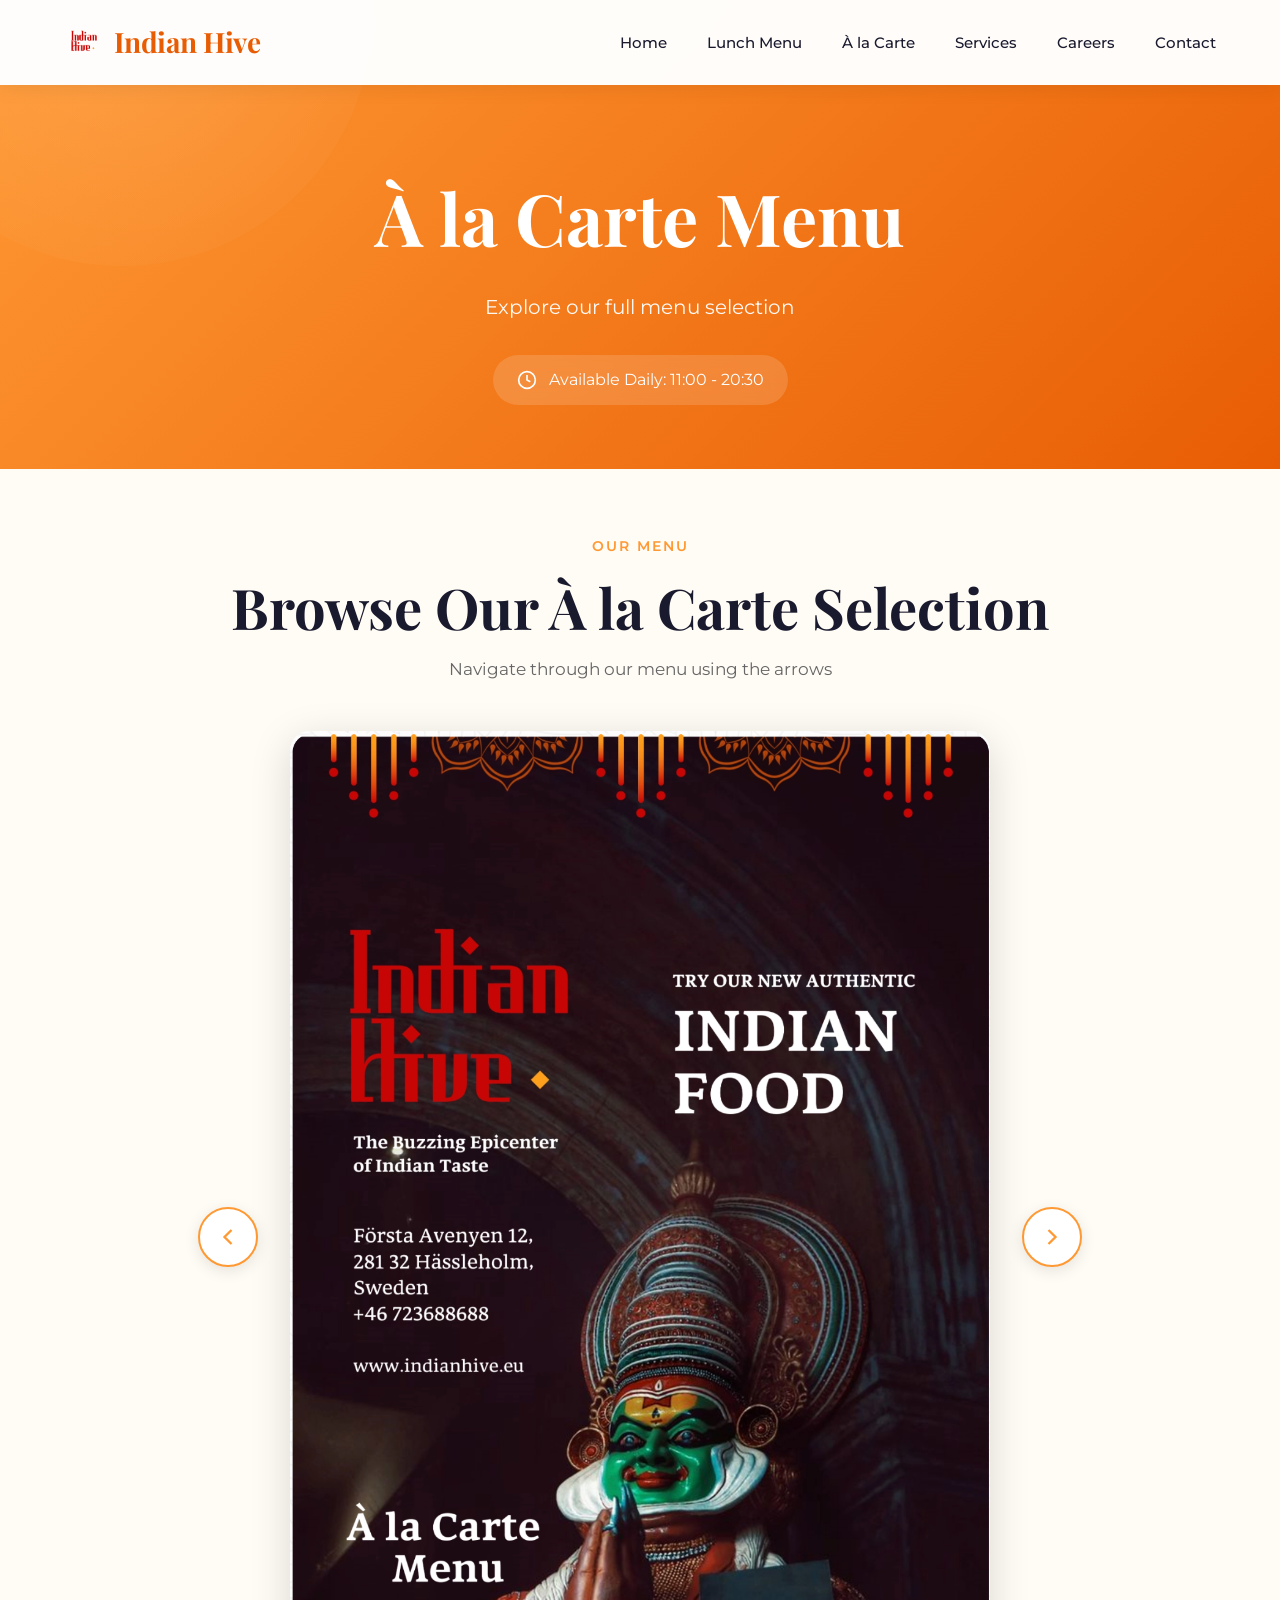
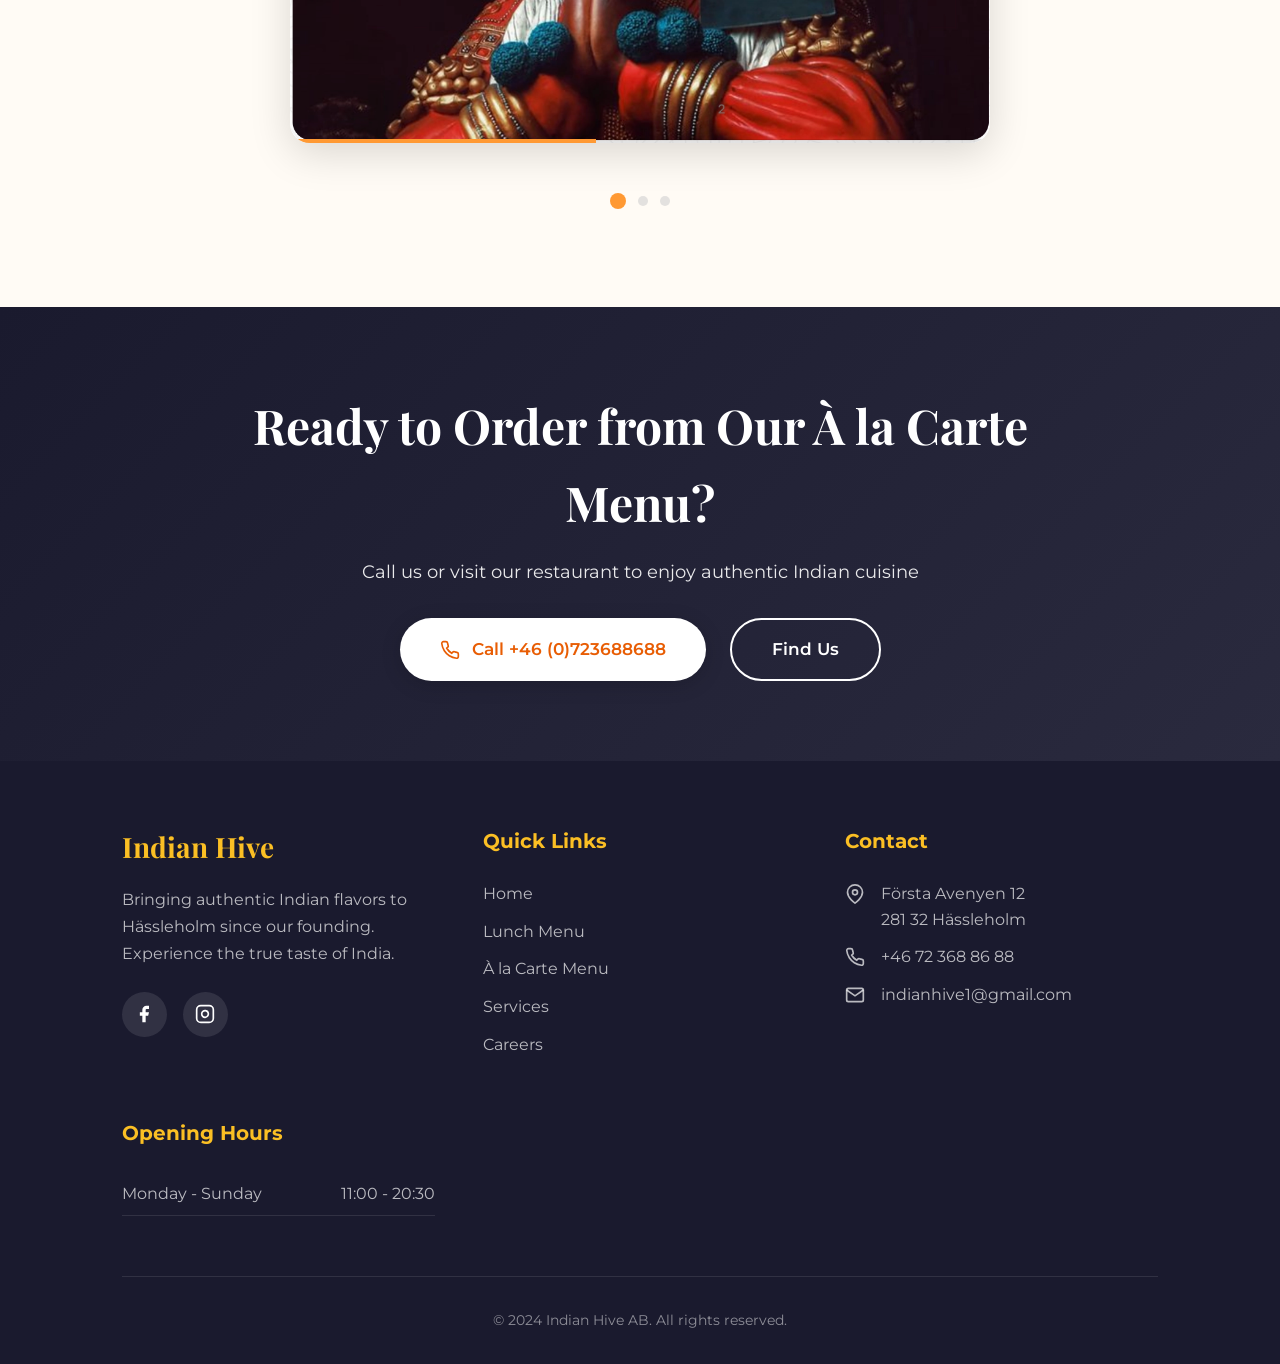
==== commit 87fa11f5: "please work" ====
--- a/src/main/resources/static/alacarte.html
+++ b/src/main/resources/static/alacarte.html
@@ -8,14 +8,14 @@
     <link rel="preconnect" href="https://fonts.gstatic.com" crossorigin>     <link href="https://fonts.googleapis.com/css2?family=Playfair+Display:ital,wght@0,400;0,700;1,400&family=Montserrat:wght@300;400;500;600;700&display=swap" rel="stylesheet">     <link rel="stylesheet" href="css/alacarte.css">-    <link rel="icon" type="image/png" href="/static/images/favicon.png">+    <link rel="icon" type="image/png" href="images/favicon.png"> </head> <body> <!-- Navigation --> <nav class="navbar">     <div class="nav-container">         <a href="index.html" class="logo">-            <img src="/static/images/logo.png" alt="Indian Hive Logo" class="logo-img">+            <img src="images/logo.png" alt="Indian Hive Logo" class="logo-img">             <span class="logo-text">Indian Hive</span>         </a> @@ -74,47 +74,47 @@
                 <div class="gallery-slides">                     <!-- Slide 1 -->                     <div class="gallery-slide active">-                        <img src="/static/images/image-1.png" alt="Indian Hive Menu" loading="lazy">+                        <img src="images/image-1.png" alt="Indian Hive Menu" loading="lazy">                     </div>                      <!-- Slide 2 -->                     <div class="gallery-slide">-                        <img src="/static/images/image-2.png" alt="Indian Hive Menu" loading="lazy">+                        <img src="images/image-2.png" alt="Indian Hive Menu" loading="lazy">                     </div>                      <!-- Slide 3 -->                     <div class="gallery-slide">-                        <img src="/static/images/image-3.png" alt="Indian Hive Menu" loading="lazy">+                        <img src="images/image-3.png" alt="Indian Hive Menu" loading="lazy">                     </div>                      <!-- Slide 4 -->                     <div class="gallery-slide">-                        <img src="/static/images/image-4.png" alt="Indian Hive Menu" loading="lazy">+                        <img src="images/image-4.png" alt="Indian Hive Menu" loading="lazy">                     </div>                      <!-- Slide 5 -->                     <div class="gallery-slide">-                        <img src="/static/images/image-5.png" alt="Indian Hive Menu" loading="lazy">+                        <img src="images/image-5.png" alt="Indian Hive Menu" loading="lazy">                     </div>                      <!-- Slide 6 -->                     <div class="gallery-slide">-                        <img src="/static/images/image-6.png" alt="Indian Hive Menu" loading="lazy">+                        <img src="images/image-6.png" alt="Indian Hive Menu" loading="lazy">                     </div>                      <!-- Slide 7 -->                     <div class="gallery-slide">-                        <img src="/static/images/image-7.png" alt="Indian Hive Menu" loading="lazy">+                        <img src="images/image-7.png" alt="Indian Hive Menu" loading="lazy">                     </div>                      <!-- Slide 8 -->                     <div class="gallery-slide">-                        <img src="/static/images/image-8.png" alt="Indian Hive Menu" loading="lazy">+                        <img src="images/image-8.png" alt="Indian Hive Menu" loading="lazy">                     </div>                      <!-- Slide 9 -->                     <div class="gallery-slide">-                        <img src="/static/images/image-9.png" alt="Indian Hive Menu" loading="lazy">+                        <img src="images/image-9.png" alt="Indian Hive Menu" loading="lazy">                     </div>                 </div> 
